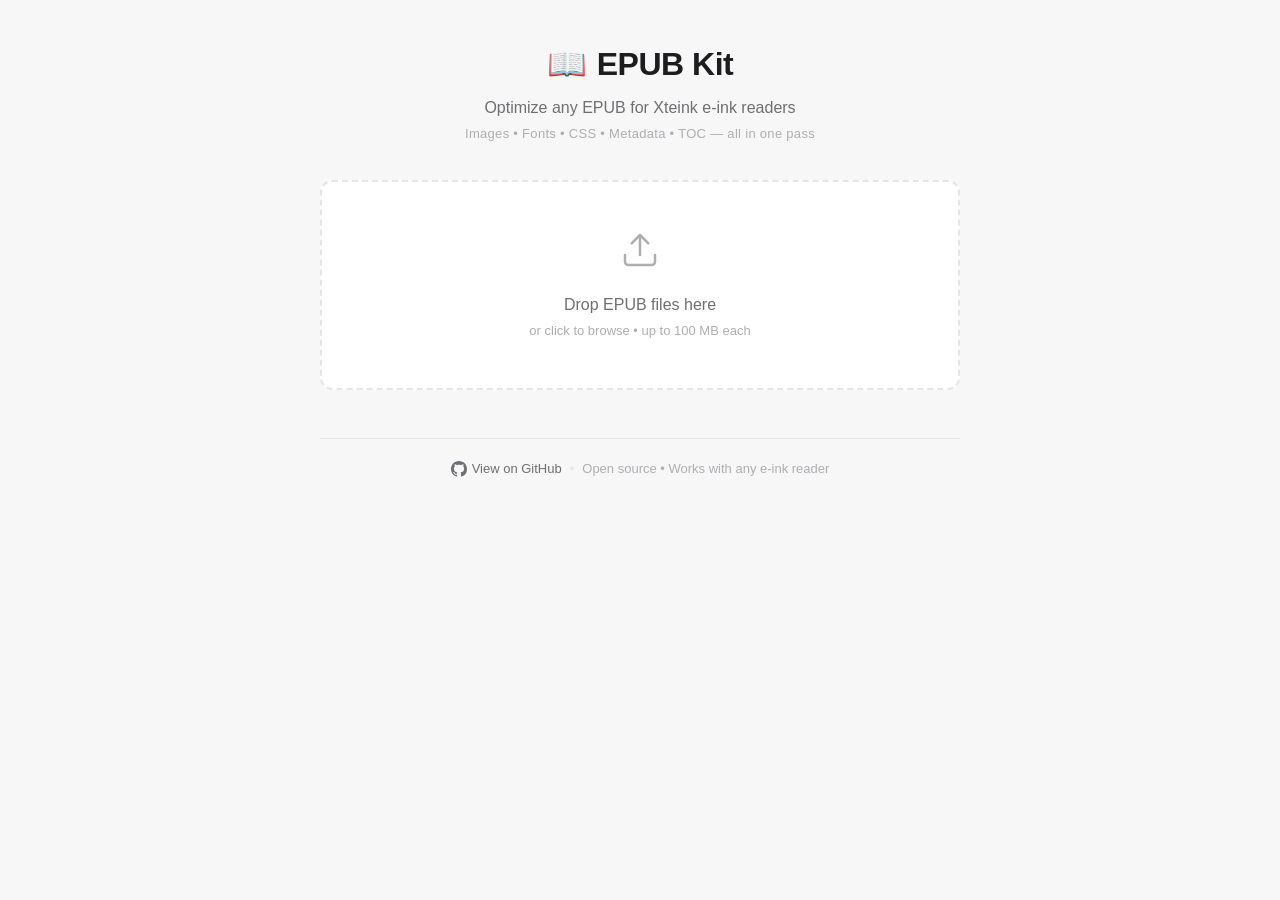
==== templates/index.html @ 797e4b80 "Fix spelling: XTelnk → Xteink everywhere Co-Authored-By: Claude Opus 4.6 <noreply@anthropic.com>" ====
<!DOCTYPE html>
<html lang="en">
<head>
    <meta charset="UTF-8">
    <meta name="viewport" content="width=device-width, initial-scale=1.0">
    <title>EPUB Kit — EPUB Optimizer for Xteink Readers</title>
    <meta name="description" content="Optimize any EPUB for Xteink readers (X3, X4 and more). Converts images, strips fonts, cleans CSS and metadata, fixes TOC — all in one pass.">
    <meta name="keywords" content="epub, e-ink, ebook, optimizer, xteink, x4, x3, e-reader, light novel, calibre">

    <!-- Open Graph -->
    <meta property="og:title" content="EPUB Kit — EPUB Optimizer for Xteink Readers">
    <meta property="og:description" content="Drop in any EPUB, get back a clean optimized file ready for your Xteink reader. Images, fonts, CSS, metadata, TOC — all fixed in one pass.">
    <meta property="og:type" content="website">
    <meta property="og:site_name" content="EPUB Kit">

    <!-- Twitter -->
    <meta name="twitter:card" content="summary">
    <meta name="twitter:title" content="EPUB Kit — EPUB Optimizer for Xteink Readers">
    <meta name="twitter:description" content="Drop in any EPUB, get back a clean optimized file ready for your Xteink reader.">

    <link rel="stylesheet" href="/static/style.css">
    <link rel="icon" href="data:image/svg+xml,<svg xmlns='http://www.w3.org/2000/svg' viewBox='0 0 100 100'><text y='.9em' font-size='90'>📖</text></svg>">
</head>
<body>
    <div class="container">
        <header>
            <div class="logo">
                <span class="logo-icon">📖</span>
                <h1>EPUB Kit</h1>
            </div>
            <p class="subtitle">Optimize any EPUB for Xteink e-ink readers</p>
            <p class="subtitle-detail">Images &bull; Fonts &bull; CSS &bull; Metadata &bull; TOC &mdash; all in one pass</p>
        </header>

        <!-- Upload Zone -->
        <div id="upload-zone" class="upload-zone">
            <div class="upload-content">
                <svg class="upload-icon" viewBox="0 0 24 24" fill="none" stroke="currentColor" stroke-width="1.5" stroke-linecap="round" stroke-linejoin="round">
                    <path d="M21 15v4a2 2 0 0 1-2 2H5a2 2 0 0 1-2-2v-4"/>
                    <polyline points="17 8 12 3 7 8"/>
                    <line x1="12" y1="3" x2="12" y2="15"/>
                </svg>
                <p class="upload-label">Drop EPUB files here</p>
                <p class="upload-hint">or click to browse &bull; up to 100 MB each</p>
            </div>
            <input type="file" id="file-input" accept=".epub" multiple hidden>
        </div>

        <!-- File List (after upload) -->
        <div id="file-list" class="file-list" hidden></div>

        <!-- Options Panel -->
        <div id="options-panel" class="options-panel" hidden>
            <div class="section-header">
                <h2>Options</h2>
            </div>

            <div class="preset-bar">
                <button class="preset-btn" data-preset="quick">
                    <span class="preset-icon">⚡</span>
                    <span class="preset-label">Quick</span>
                    <span class="preset-desc">Images only</span>
                </button>
                <button class="preset-btn active" data-preset="full">
                    <span class="preset-icon">✨</span>
                    <span class="preset-label">Full</span>
                    <span class="preset-desc">Everything</span>
                </button>
                <button class="preset-btn" data-preset="custom">
                    <span class="preset-icon">🔧</span>
                    <span class="preset-label">Custom</span>
                    <span class="preset-desc">Pick &amp; choose</span>
                </button>
            </div>

            <div class="options-grid">
                <label class="option">
                    <input type="checkbox" id="opt-grayscale" checked>
                    <div class="option-text">
                        <span>Grayscale</span>
                        <small>Convert images for e-ink display</small>
                    </div>
                </label>

                <label class="option">
                    <input type="checkbox" id="opt-contrast" checked>
                    <div class="option-text">
                        <span>Contrast Boost</span>
                        <small>Improve readability on e-ink</small>
                    </div>
                </label>

                <label class="option">
                    <input type="checkbox" id="opt-fonts" checked>
                    <div class="option-text">
                        <span>Remove Fonts</span>
                        <small>Strip embedded fonts</small>
                    </div>
                </label>

                <label class="option">
                    <input type="checkbox" id="opt-css" checked>
                    <div class="option-text">
                        <span>Clean CSS</span>
                        <small>Remove unused stylesheets</small>
                    </div>
                </label>

                <label class="option">
                    <input type="checkbox" id="opt-cover" checked>
                    <div class="option-text">
                        <span>Generate Cover</span>
                        <small>Create one if missing</small>
                    </div>
                </label>

                <label class="option">
                    <input type="checkbox" id="opt-metadata" checked>
                    <div class="option-text">
                        <span>Clean Metadata</span>
                        <small>Strip store/calibre tags</small>
                    </div>
                </label>

                <label class="option option-wide">
                    <input type="checkbox" id="opt-lightnovel">
                    <div class="option-text">
                        <span>Light Novel Mode</span>
                        <small>Rotate &amp; split landscape images for vertical reading</small>
                    </div>
                </label>
            </div>

            <div class="quality-control">
                <label class="quality-label">JPEG Quality</label>
                <div class="quality-presets">
                    <button class="quality-btn" data-quality="40">Low</button>
                    <button class="quality-btn" data-quality="60">Med</button>
                    <button class="quality-btn active" data-quality="70">High</button>
                    <button class="quality-btn" data-quality="85">Max</button>
                </div>
                <div class="quality-slider-row">
                    <input type="range" id="opt-quality" min="20" max="95" value="70">
                    <span id="quality-value">70%</span>
                </div>
            </div>

            <button id="process-btn" class="process-btn">
                <svg viewBox="0 0 24 24" fill="none" stroke="currentColor" stroke-width="2" stroke-linecap="round" stroke-linejoin="round" width="18" height="18">
                    <polyline points="16 16 12 12 8 16"/>
                    <line x1="12" y1="12" x2="12" y2="21"/>
                    <path d="M20.39 18.39A5 5 0 0 0 18 9h-1.26A8 8 0 1 0 3 16.3"/>
                </svg>
                Optimize EPUBs
            </button>
        </div>

        <!-- Processing Progress -->
        <div id="progress-section" class="progress-section" hidden>
            <div class="section-header">
                <h2>Processing</h2>
            </div>
            <div id="progress-items"></div>
        </div>

        <!-- Results -->
        <div id="results-section" class="results-section" hidden>
            <div class="section-header">
                <h2>Results</h2>
            </div>
            <div id="results-items"></div>
            <button id="download-all-btn" class="download-all-btn" hidden>Download All (ZIP)</button>
        </div>

        <!-- Footer -->
        <footer>
            <p>
                <a href="https://github.com/b1rdmania/epubkit" target="_blank" rel="noopener">
                    <svg viewBox="0 0 16 16" width="16" height="16" fill="currentColor" class="github-icon">
                        <path d="M8 0C3.58 0 0 3.58 0 8c0 3.54 2.29 6.53 5.47 7.59.4.07.55-.17.55-.38 0-.19-.01-.82-.01-1.49-2.01.37-2.53-.49-2.69-.94-.09-.23-.48-.94-.82-1.13-.28-.15-.68-.52-.01-.53.63-.01 1.08.58 1.23.82.72 1.21 1.87.87 2.33.66.07-.52.28-.87.51-1.07-1.78-.2-3.64-.89-3.64-3.95 0-.87.31-1.59.82-2.15-.08-.2-.36-1.02.08-2.12 0 0 .67-.21 2.2.82.64-.18 1.32-.27 2-.27.68 0 1.36.09 2 .27 1.53-1.04 2.2-.82 2.2-.82.44 1.1.16 1.92.08 2.12.51.56.82 1.27.82 2.15 0 3.07-1.87 3.75-3.65 3.95.29.25.54.73.54 1.48 0 1.07-.01 1.93-.01 2.2 0 .21.15.46.55.38A8.013 8.013 0 0016 8c0-4.42-3.58-8-8-8z"/>
                    </svg>
                    View on GitHub
                </a>
                <span class="footer-sep">&bull;</span>
                <span class="footer-note">Open source &bull; Works with any e-ink reader</span>
            </p>
        </footer>
    </div>

    <script src="/static/app.js"></script>
</body>
</html>
---- static/style.css ----
/* epubkit — Clean, polished UI */

* {
    margin: 0;
    padding: 0;
    box-sizing: border-box;
}

:root {
    --bg: #f7f7f8;
    --surface: #ffffff;
    --border: #e5e5e7;
    --border-hover: #d0d0d4;
    --text: #1d1d1f;
    --text-secondary: #6e6e73;
    --text-muted: #aeaeb2;
    --accent: #1d1d1f;
    --accent-hover: #424245;
    --success: #34c759;
    --success-bg: #ecfdf3;
    --error: #ff3b30;
    --error-bg: #fef2f2;
    --radius: 12px;
    --radius-sm: 8px;
    --shadow-sm: 0 1px 3px rgba(0,0,0,.06), 0 1px 2px rgba(0,0,0,.04);
    --shadow: 0 2px 8px rgba(0,0,0,.08), 0 1px 3px rgba(0,0,0,.06);
    --transition: 0.2s ease;
}

body {
    font-family: -apple-system, BlinkMacSystemFont, 'Segoe UI', 'Inter', Roboto, Helvetica, Arial, sans-serif;
    background: var(--bg);
    color: var(--text);
    line-height: 1.5;
    -webkit-font-smoothing: antialiased;
}

.container {
    max-width: 680px;
    margin: 0 auto;
    padding: 40px 20px 40px;
}

/* Header */
header {
    text-align: center;
    margin-bottom: 36px;
}

.logo {
    display: flex;
    align-items: center;
    justify-content: center;
    gap: 10px;
    margin-bottom: 8px;
}

.logo-icon {
    font-size: 32px;
    line-height: 1;
}

header h1 {
    font-size: 32px;
    font-weight: 700;
    letter-spacing: -0.5px;
    color: var(--text);
}

.subtitle {
    color: var(--text-secondary);
    font-size: 16px;
    font-weight: 400;
}

.subtitle-detail {
    color: var(--text-muted);
    font-size: 13px;
    margin-top: 4px;
    letter-spacing: 0.3px;
}

.section-header {
    margin-bottom: 16px;
}

h2 {
    font-size: 16px;
    font-weight: 600;
    color: var(--text);
    letter-spacing: -0.2px;
}

/* Upload Zone */
.upload-zone {
    border: 2px dashed var(--border);
    border-radius: var(--radius);
    padding: 48px 24px;
    text-align: center;
    cursor: pointer;
    transition: all var(--transition);
    background: var(--surface);
}

.upload-zone:hover {
    border-color: var(--border-hover);
    background: #fafafa;
}

.upload-zone.dragover {
    border-color: var(--accent);
    background: #f0f0f2;
    border-style: solid;
}

.upload-icon {
    width: 40px;
    height: 40px;
    color: var(--text-muted);
    margin-bottom: 16px;
}

.upload-label {
    font-size: 16px;
    font-weight: 500;
    color: var(--text-secondary);
}

.upload-hint {
    color: var(--text-muted) !important;
    font-size: 13px !important;
    font-weight: 400;
    margin-top: 4px;
}

/* File List */
.file-list {
    margin-top: 16px;
}

.file-card {
    background: var(--surface);
    border: 1px solid var(--border);
    border-radius: var(--radius);
    padding: 16px;
    margin-bottom: 10px;
    display: flex;
    gap: 14px;
    align-items: flex-start;
    box-shadow: var(--shadow-sm);
    transition: box-shadow var(--transition);
}

.file-card:hover {
    box-shadow: var(--shadow);
}

.file-card.error {
    border-color: var(--error);
    background: var(--error-bg);
}

.file-cover {
    width: 52px;
    height: 72px;
    background: #f0f0f2;
    border-radius: 6px;
    overflow: hidden;
    flex-shrink: 0;
    display: flex;
    align-items: center;
    justify-content: center;
}

.file-cover img {
    width: 100%;
    height: 100%;
    object-fit: cover;
}

.file-cover .no-cover {
    font-size: 10px;
    color: var(--text-muted);
    text-align: center;
    line-height: 1.3;
}

.file-info {
    flex: 1;
    min-width: 0;
}

.file-name {
    font-weight: 600;
    font-size: 14px;
    word-break: break-word;
    line-height: 1.3;
}

.file-meta {
    font-size: 13px;
    color: var(--text-secondary);
    margin-top: 2px;
}

.file-error {
    color: var(--error);
    font-size: 13px;
    font-weight: 500;
    margin-top: 4px;
}

.file-edit {
    margin-top: 8px;
    display: flex;
    gap: 8px;
    flex-wrap: wrap;
}

.file-edit input {
    font-family: inherit;
    font-size: 13px;
    padding: 6px 10px;
    border: 1px solid var(--border);
    border-radius: var(--radius-sm);
    flex: 1;
    min-width: 120px;
    background: var(--bg);
    color: var(--text);
    transition: border-color var(--transition);
}

.file-edit input:focus {
    outline: none;
    border-color: var(--accent);
}

.file-remove {
    background: none;
    border: none;
    color: var(--text-muted);
    cursor: pointer;
    font-size: 20px;
    padding: 0 4px;
    line-height: 1;
    transition: color var(--transition);
}

.file-remove:hover {
    color: var(--error);
}

/* Options Panel */
.options-panel {
    background: var(--surface);
    border: 1px solid var(--border);
    border-radius: var(--radius);
    padding: 24px;
    margin-top: 16px;
    box-shadow: var(--shadow-sm);
}

.preset-bar {
    display: flex;
    gap: 8px;
    margin-bottom: 20px;
}

.preset-btn {
    flex: 1;
    padding: 10px 8px;
    border: 1px solid var(--border);
    border-radius: var(--radius-sm);
    background: var(--surface);
    cursor: pointer;
    text-align: center;
    transition: all var(--transition);
}

.preset-btn:hover {
    border-color: var(--border-hover);
    background: var(--bg);
}

.preset-btn.active {
    background: var(--accent);
    color: #fff;
    border-color: var(--accent);
}

.preset-icon {
    display: block;
    font-size: 18px;
    margin-bottom: 2px;
}

.preset-label {
    display: block;
    font-size: 14px;
    font-weight: 600;
    line-height: 1.3;
}

.preset-desc {
    display: block;
    font-size: 11px;
    opacity: 0.65;
    margin-top: 1px;
}

.options-grid {
    display: grid;
    grid-template-columns: 1fr 1fr;
    gap: 8px;
    margin-bottom: 20px;
}

.option {
    display: flex;
    align-items: flex-start;
    gap: 10px;
    padding: 10px 12px;
    border: 1px solid var(--border);
    border-radius: var(--radius-sm);
    cursor: pointer;
    transition: all var(--transition);
    font-size: 14px;
}

.option:hover {
    background: var(--bg);
    border-color: var(--border-hover);
}

.option input[type="checkbox"] {
    accent-color: var(--accent);
    margin-top: 2px;
    flex-shrink: 0;
}

.option-text {
    display: flex;
    flex-direction: column;
    gap: 1px;
}

.option-text span {
    font-weight: 500;
    font-size: 13px;
    line-height: 1.3;
}

.option-text small {
    font-size: 11px;
    color: var(--text-muted);
    line-height: 1.3;
}

.option-wide {
    grid-column: 1 / -1;
}

.quality-control {
    margin-bottom: 24px;
}

.quality-label {
    font-size: 13px;
    font-weight: 600;
    display: block;
    margin-bottom: 8px;
    color: var(--text);
}

.quality-presets {
    display: flex;
    gap: 6px;
    margin-bottom: 10px;
}

.quality-btn {
    flex: 1;
    padding: 6px;
    border: 1px solid var(--border);
    border-radius: 6px;
    background: var(--surface);
    cursor: pointer;
    font-size: 12px;
    font-weight: 500;
    transition: all var(--transition);
}

.quality-btn:hover {
    background: var(--bg);
    border-color: var(--border-hover);
}

.quality-btn.active {
    background: var(--accent);
    color: #fff;
    border-color: var(--accent);
}

.quality-slider-row {
    display: flex;
    align-items: center;
    gap: 12px;
}

.quality-slider-row input[type="range"] {
    flex: 1;
    accent-color: var(--accent);
    height: 4px;
}

#quality-value {
    font-size: 13px;
    font-weight: 600;
    font-variant-numeric: tabular-nums;
    min-width: 32px;
    color: var(--text-secondary);
}

.process-btn {
    width: 100%;
    padding: 14px;
    background: var(--accent);
    color: #fff;
    border: none;
    border-radius: var(--radius);
    font-family: inherit;
    font-size: 15px;
    font-weight: 600;
    cursor: pointer;
    transition: background var(--transition);
    display: flex;
    align-items: center;
    justify-content: center;
    gap: 8px;
}

.process-btn:hover {
    background: var(--accent-hover);
}

.process-btn:disabled {
    background: var(--border);
    cursor: not-allowed;
}

/* Progress */
.progress-section {
    margin-top: 20px;
}

.progress-item {
    background: var(--surface);
    border: 1px solid var(--border);
    border-radius: var(--radius);
    padding: 16px;
    margin-bottom: 10px;
    box-shadow: var(--shadow-sm);
}

.progress-item .filename {
    font-weight: 600;
    font-size: 14px;
    margin-bottom: 10px;
}

.progress-bar-container {
    background: var(--bg);
    border-radius: 6px;
    height: 6px;
    overflow: hidden;
    margin-bottom: 8px;
}

.progress-bar {
    background: var(--accent);
    height: 100%;
    border-radius: 6px;
    transition: width 0.3s ease;
    width: 0%;
}

.progress-bar.complete {
    background: var(--success);
}

.progress-bar.error {
    background: var(--error);
}

.progress-message {
    font-size: 13px;
    color: var(--text-secondary);
}

/* Results */
.results-section {
    margin-top: 20px;
}

.result-card {
    background: var(--surface);
    border: 1px solid var(--border);
    border-radius: var(--radius);
    padding: 20px;
    margin-bottom: 10px;
    box-shadow: var(--shadow-sm);
}

.result-card.success {
    border-color: var(--success);
}

.result-card.error {
    border-color: var(--error);
}

.result-header {
    display: flex;
    justify-content: space-between;
    align-items: center;
    margin-bottom: 12px;
}

.result-header .filename {
    font-weight: 600;
    font-size: 15px;
}

.result-size {
    display: flex;
    align-items: center;
    gap: 8px;
    font-size: 14px;
    margin-bottom: 12px;
    flex-wrap: wrap;
}

.size-original {
    color: var(--text-muted);
    text-decoration: line-through;
}

.size-arrow {
    color: var(--text-muted);
}

.size-new {
    font-weight: 600;
    color: var(--success);
}

.size-reduction {
    background: var(--success-bg);
    color: #16a34a;
    padding: 2px 10px;
    border-radius: 20px;
    font-size: 12px;
    font-weight: 600;
}

.result-summary {
    font-size: 13px;
    color: var(--text-secondary);
    line-height: 1.7;
    padding: 10px 14px;
    background: var(--bg);
    border-radius: var(--radius-sm);
    margin-bottom: 16px;
}

.download-btn {
    display: inline-flex;
    align-items: center;
    gap: 6px;
    padding: 10px 20px;
    background: var(--success);
    color: #fff;
    border: none;
    border-radius: var(--radius-sm);
    font-family: inherit;
    font-size: 14px;
    font-weight: 600;
    cursor: pointer;
    text-decoration: none;
    transition: background var(--transition);
}

.download-btn:hover {
    background: #2db84e;
}

.download-all-btn {
    width: 100%;
    padding: 14px;
    background: var(--success);
    color: #fff;
    border: none;
    border-radius: var(--radius);
    font-family: inherit;
    font-size: 15px;
    font-weight: 600;
    cursor: pointer;
    margin-top: 8px;
    transition: background var(--transition);
}

.download-all-btn:hover {
    background: #2db84e;
}

/* Footer */
footer {
    margin-top: 48px;
    padding-top: 20px;
    border-top: 1px solid var(--border);
    text-align: center;
}

footer p {
    font-size: 13px;
    color: var(--text-muted);
    display: flex;
    align-items: center;
    justify-content: center;
    gap: 8px;
    flex-wrap: wrap;
}

footer a {
    color: var(--text-secondary);
    text-decoration: none;
    display: inline-flex;
    align-items: center;
    gap: 5px;
    font-weight: 500;
    transition: color var(--transition);
}

footer a:hover {
    color: var(--text);
}

.github-icon {
    vertical-align: middle;
}

.footer-sep {
    color: var(--border);
}

.footer-note {
    color: var(--text-muted);
}

/* Responsive */
@media (max-width: 600px) {
    .container {
        padding: 24px 16px 32px;
    }

    header h1 {
        font-size: 26px;
    }

    .options-grid {
        grid-template-columns: 1fr;
    }

    .option-wide {
        grid-column: 1;
    }

    .file-card {
        flex-direction: column;
    }

    .file-cover {
        width: 100%;
        height: 120px;
    }

    .preset-btn {
        padding: 8px 4px;
    }

    .preset-desc {
        display: none;
    }

    footer p {
        flex-direction: column;
        gap: 4px;
    }

    .footer-sep {
        display: none;
    }
}
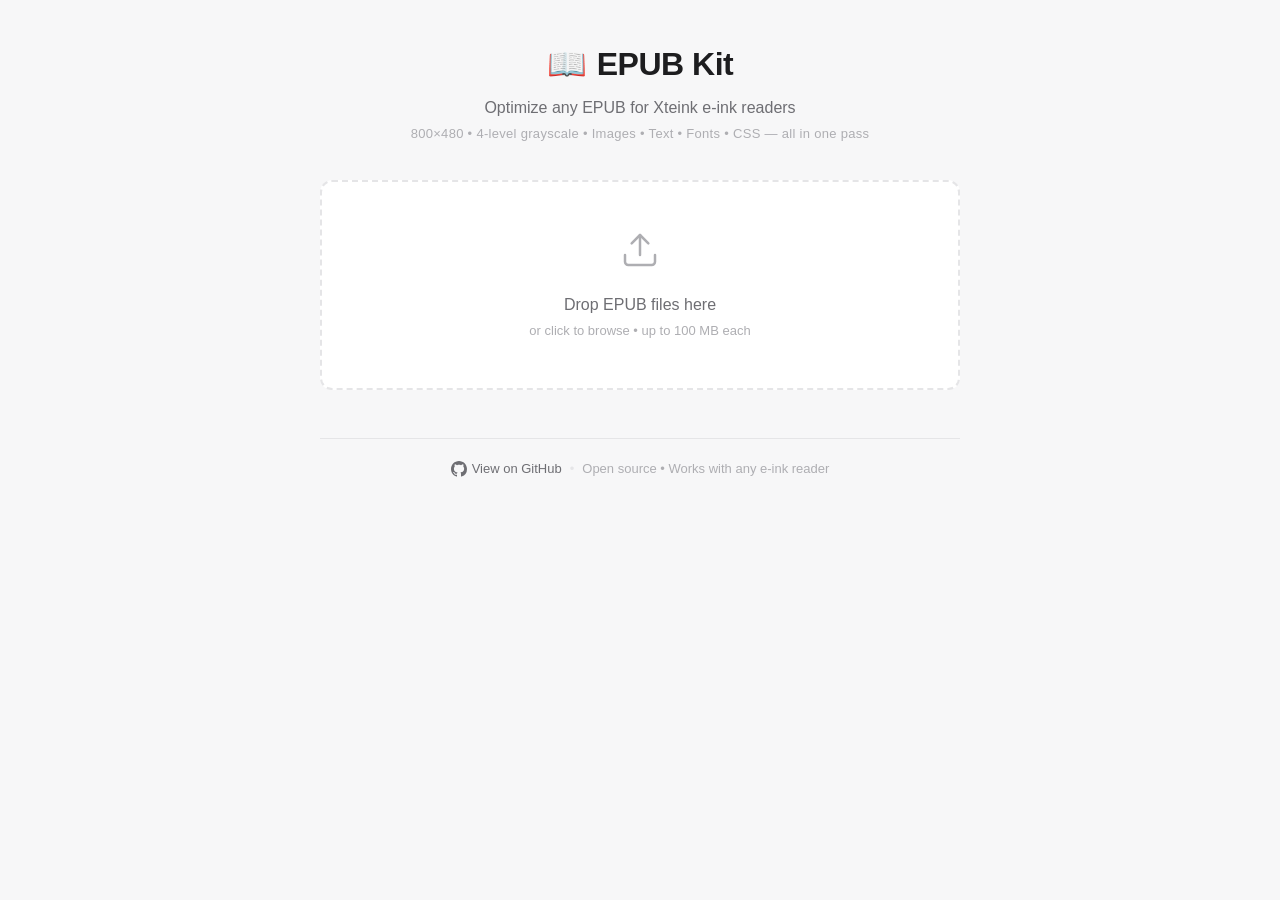
==== commit 179acbb0: "Device-aware upgrade: 4-level grayscale, text cleanup, attribute stripping Based on real Xteink X4 h" ====
--- a/templates/index.html
+++ b/templates/index.html
@@ -29,7 +29,7 @@
                 <h1>EPUB Kit</h1>
             </div>
             <p class="subtitle">Optimize any EPUB for Xteink e-ink readers</p>
-            <p class="subtitle-detail">Images &bull; Fonts &bull; CSS &bull; Metadata &bull; TOC &mdash; all in one pass</p>
+            <p class="subtitle-detail">800&times;480 &bull; 4-level grayscale &bull; Images &bull; Text &bull; Fonts &bull; CSS &mdash; all in one pass</p>
         </header>
 
         <!-- Upload Zone -->
@@ -59,12 +59,12 @@
                 <button class="preset-btn" data-preset="quick">
                     <span class="preset-icon">⚡</span>
                     <span class="preset-label">Quick</span>
-                    <span class="preset-desc">Images only</span>
+                    <span class="preset-desc">Images + text</span>
                 </button>
                 <button class="preset-btn active" data-preset="full">
                     <span class="preset-icon">✨</span>
                     <span class="preset-label">Full</span>
-                    <span class="preset-desc">Everything</span>
+                    <span class="preset-desc">X4-optimized</span>
                 </button>
                 <button class="preset-btn" data-preset="custom">
                     <span class="preset-icon">🔧</span>
@@ -119,6 +119,14 @@
                     <div class="option-text">
                         <span>Clean Metadata</span>
                         <small>Strip store/calibre tags</small>
+                    </div>
+                </label>
+
+                <label class="option">
+                    <input type="checkbox" id="opt-textcleanup" checked>
+                    <div class="option-text">
+                        <span>Text Cleanup</span>
+                        <small>Fix spacing, OCR errors, encoding</small>
                     </div>
                 </label>
 
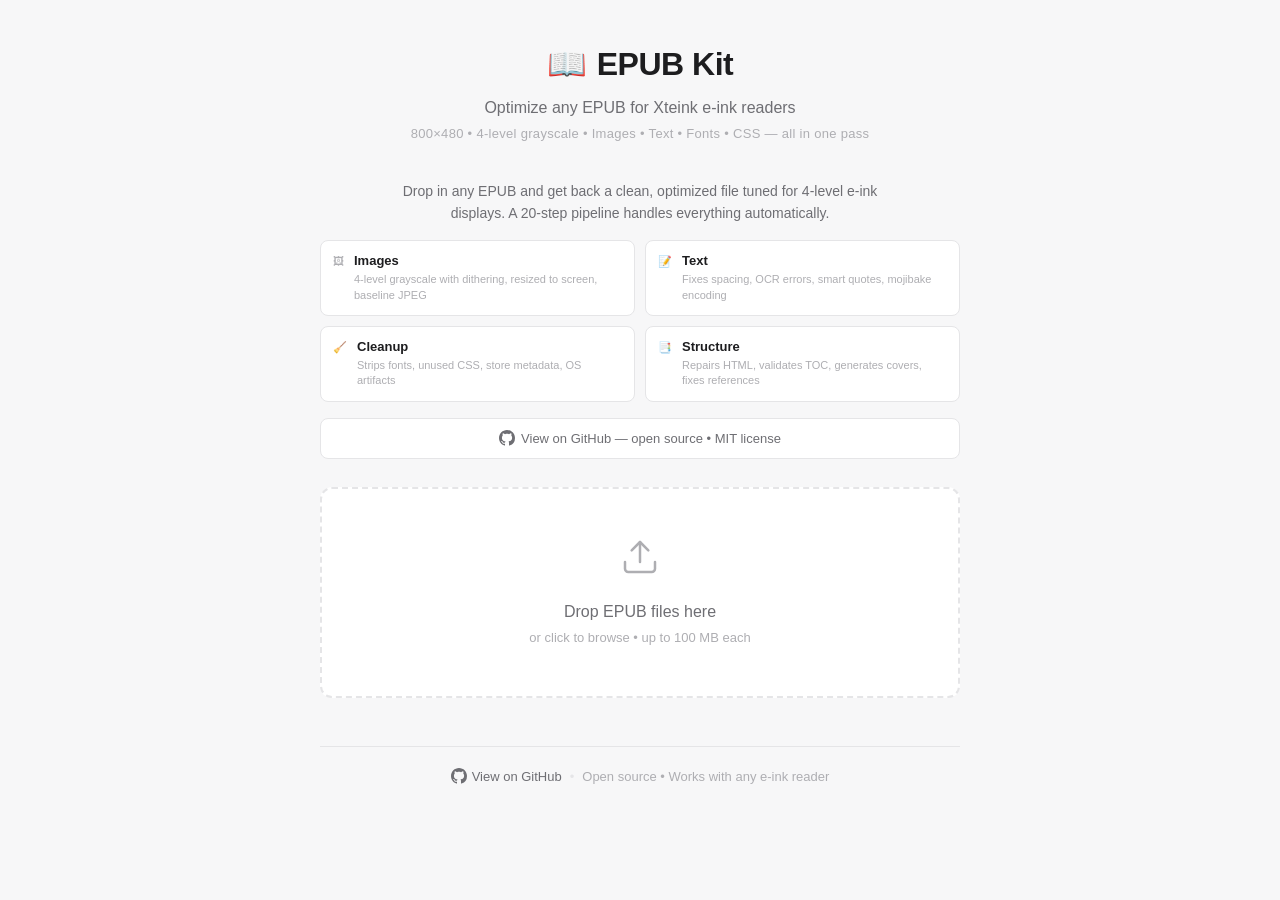
==== commit de151fe8: "Add about section with feature grid and GitHub link above upload zone Concise 4-card explainer (Imag" ====
--- a/templates/index.html
+++ b/templates/index.html
@@ -31,6 +31,47 @@
             <p class="subtitle">Optimize any EPUB for Xteink e-ink readers</p>
             <p class="subtitle-detail">800&times;480 &bull; 4-level grayscale &bull; Images &bull; Text &bull; Fonts &bull; CSS &mdash; all in one pass</p>
         </header>
+
+        <!-- About -->
+        <div class="about-section">
+            <p class="about-lead">Drop in any EPUB and get back a clean, optimized file tuned for 4-level e-ink displays. A 20-step pipeline handles everything automatically.</p>
+            <div class="about-grid">
+                <div class="about-item">
+                    <span class="about-icon">🖼</span>
+                    <div>
+                        <strong>Images</strong>
+                        <span>4-level grayscale with dithering, resized to screen, baseline JPEG</span>
+                    </div>
+                </div>
+                <div class="about-item">
+                    <span class="about-icon">📝</span>
+                    <div>
+                        <strong>Text</strong>
+                        <span>Fixes spacing, OCR errors, smart quotes, mojibake encoding</span>
+                    </div>
+                </div>
+                <div class="about-item">
+                    <span class="about-icon">🧹</span>
+                    <div>
+                        <strong>Cleanup</strong>
+                        <span>Strips fonts, unused CSS, store metadata, OS artifacts</span>
+                    </div>
+                </div>
+                <div class="about-item">
+                    <span class="about-icon">📑</span>
+                    <div>
+                        <strong>Structure</strong>
+                        <span>Repairs HTML, validates TOC, generates covers, fixes references</span>
+                    </div>
+                </div>
+            </div>
+            <a href="https://github.com/b1rdmania/epubkit" target="_blank" rel="noopener" class="about-github">
+                <svg viewBox="0 0 16 16" width="16" height="16" fill="currentColor">
+                    <path d="M8 0C3.58 0 0 3.58 0 8c0 3.54 2.29 6.53 5.47 7.59.4.07.55-.17.55-.38 0-.19-.01-.82-.01-1.49-2.01.37-2.53-.49-2.69-.94-.09-.23-.48-.94-.82-1.13-.28-.15-.68-.52-.01-.53.63-.01 1.08.58 1.23.82.72 1.21 1.87.87 2.33.66.07-.52.28-.87.51-1.07-1.78-.2-3.64-.89-3.64-3.95 0-.87.31-1.59.82-2.15-.08-.2-.36-1.02.08-2.12 0 0 .67-.21 2.2.82.64-.18 1.32-.27 2-.27.68 0 1.36.09 2 .27 1.53-1.04 2.2-.82 2.2-.82.44 1.1.16 1.92.08 2.12.51.56.82 1.27.82 2.15 0 3.07-1.87 3.75-3.65 3.95.29.25.54.73.54 1.48 0 1.07-.01 1.93-.01 2.2 0 .21.15.46.55.38A8.013 8.013 0 0016 8c0-4.42-3.58-8-8-8z"/>
+                </svg>
+                View on GitHub &mdash; open source &bull; MIT license
+            </a>
+        </div>
 
         <!-- Upload Zone -->
         <div id="upload-zone" class="upload-zone">
--- a/static/style.css
+++ b/static/style.css
@@ -91,6 +91,87 @@
     letter-spacing: -0.2px;
 }
 
+/* About Section */
+.about-section {
+    margin-bottom: 28px;
+}
+
+.about-lead {
+    text-align: center;
+    color: var(--text-secondary);
+    font-size: 14px;
+    line-height: 1.6;
+    margin-bottom: 16px;
+    max-width: 480px;
+    margin-left: auto;
+    margin-right: auto;
+}
+
+.about-grid {
+    display: grid;
+    grid-template-columns: 1fr 1fr;
+    gap: 10px;
+    margin-bottom: 16px;
+}
+
+.about-item {
+    display: flex;
+    gap: 10px;
+    align-items: flex-start;
+    padding: 12px;
+    background: var(--surface);
+    border: 1px solid var(--border);
+    border-radius: var(--radius-sm);
+}
+
+.about-icon {
+    font-size: 18px;
+    line-height: 1;
+    flex-shrink: 0;
+    margin-top: 1px;
+}
+
+.about-item div {
+    display: flex;
+    flex-direction: column;
+    gap: 2px;
+}
+
+.about-item strong {
+    font-size: 13px;
+    font-weight: 600;
+    color: var(--text);
+    line-height: 1.3;
+}
+
+.about-item span {
+    font-size: 11px;
+    color: var(--text-muted);
+    line-height: 1.4;
+}
+
+.about-github {
+    display: flex;
+    align-items: center;
+    justify-content: center;
+    gap: 6px;
+    color: var(--text-secondary);
+    text-decoration: none;
+    font-size: 13px;
+    font-weight: 500;
+    padding: 10px;
+    border: 1px solid var(--border);
+    border-radius: var(--radius-sm);
+    background: var(--surface);
+    transition: all var(--transition);
+}
+
+.about-github:hover {
+    border-color: var(--border-hover);
+    background: var(--bg);
+    color: var(--text);
+}
+
 /* Upload Zone */
 .upload-zone {
     border: 2px dashed var(--border);
@@ -667,6 +748,10 @@
         font-size: 26px;
     }
 
+    .about-grid {
+        grid-template-columns: 1fr;
+    }
+
     .options-grid {
         grid-template-columns: 1fr;
     }
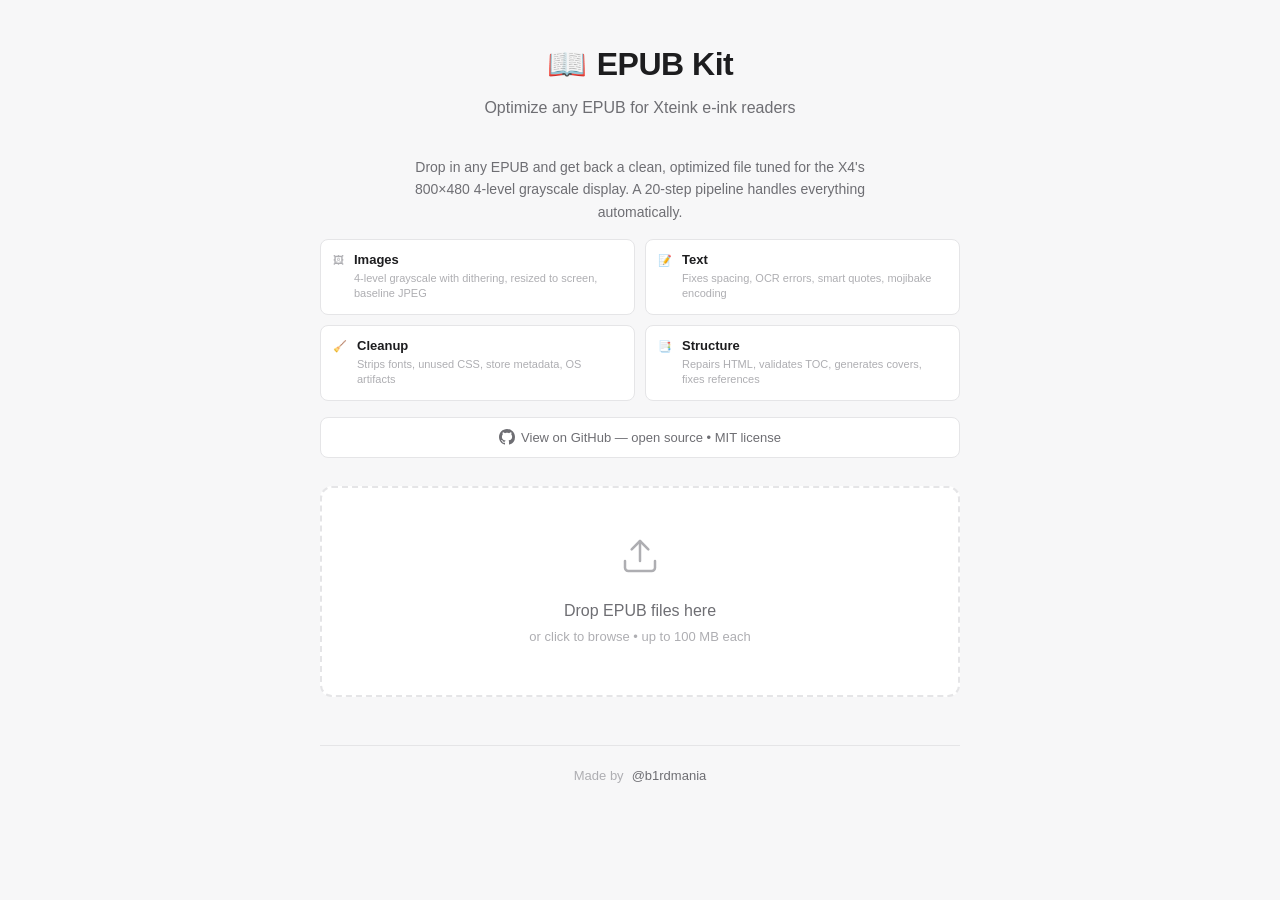
==== commit 879254dc: "Remove repetition from landing page Drop the subtitle-detail line (specs now in about lead), simplif" ====
--- a/templates/index.html
+++ b/templates/index.html
@@ -29,12 +29,11 @@
                 <h1>EPUB Kit</h1>
             </div>
             <p class="subtitle">Optimize any EPUB for Xteink e-ink readers</p>
-            <p class="subtitle-detail">800&times;480 &bull; 4-level grayscale &bull; Images &bull; Text &bull; Fonts &bull; CSS &mdash; all in one pass</p>
         </header>
 
         <!-- About -->
         <div class="about-section">
-            <p class="about-lead">Drop in any EPUB and get back a clean, optimized file tuned for 4-level e-ink displays. A 20-step pipeline handles everything automatically.</p>
+            <p class="about-lead">Drop in any EPUB and get back a clean, optimized file tuned for the X4's 800&times;480 4-level grayscale display. A 20-step pipeline handles everything automatically.</p>
             <div class="about-grid">
                 <div class="about-item">
                     <span class="about-icon">🖼</span>
@@ -223,16 +222,7 @@
 
         <!-- Footer -->
         <footer>
-            <p>
-                <a href="https://github.com/b1rdmania/epubkit" target="_blank" rel="noopener">
-                    <svg viewBox="0 0 16 16" width="16" height="16" fill="currentColor" class="github-icon">
-                        <path d="M8 0C3.58 0 0 3.58 0 8c0 3.54 2.29 6.53 5.47 7.59.4.07.55-.17.55-.38 0-.19-.01-.82-.01-1.49-2.01.37-2.53-.49-2.69-.94-.09-.23-.48-.94-.82-1.13-.28-.15-.68-.52-.01-.53.63-.01 1.08.58 1.23.82.72 1.21 1.87.87 2.33.66.07-.52.28-.87.51-1.07-1.78-.2-3.64-.89-3.64-3.95 0-.87.31-1.59.82-2.15-.08-.2-.36-1.02.08-2.12 0 0 .67-.21 2.2.82.64-.18 1.32-.27 2-.27.68 0 1.36.09 2 .27 1.53-1.04 2.2-.82 2.2-.82.44 1.1.16 1.92.08 2.12.51.56.82 1.27.82 2.15 0 3.07-1.87 3.75-3.65 3.95.29.25.54.73.54 1.48 0 1.07-.01 1.93-.01 2.2 0 .21.15.46.55.38A8.013 8.013 0 0016 8c0-4.42-3.58-8-8-8z"/>
-                    </svg>
-                    View on GitHub
-                </a>
-                <span class="footer-sep">&bull;</span>
-                <span class="footer-note">Open source &bull; Works with any e-ink reader</span>
-            </p>
+            <p>Made by <a href="https://github.com/b1rdmania" target="_blank" rel="noopener">@b1rdmania</a></p>
         </footer>
     </div>
 
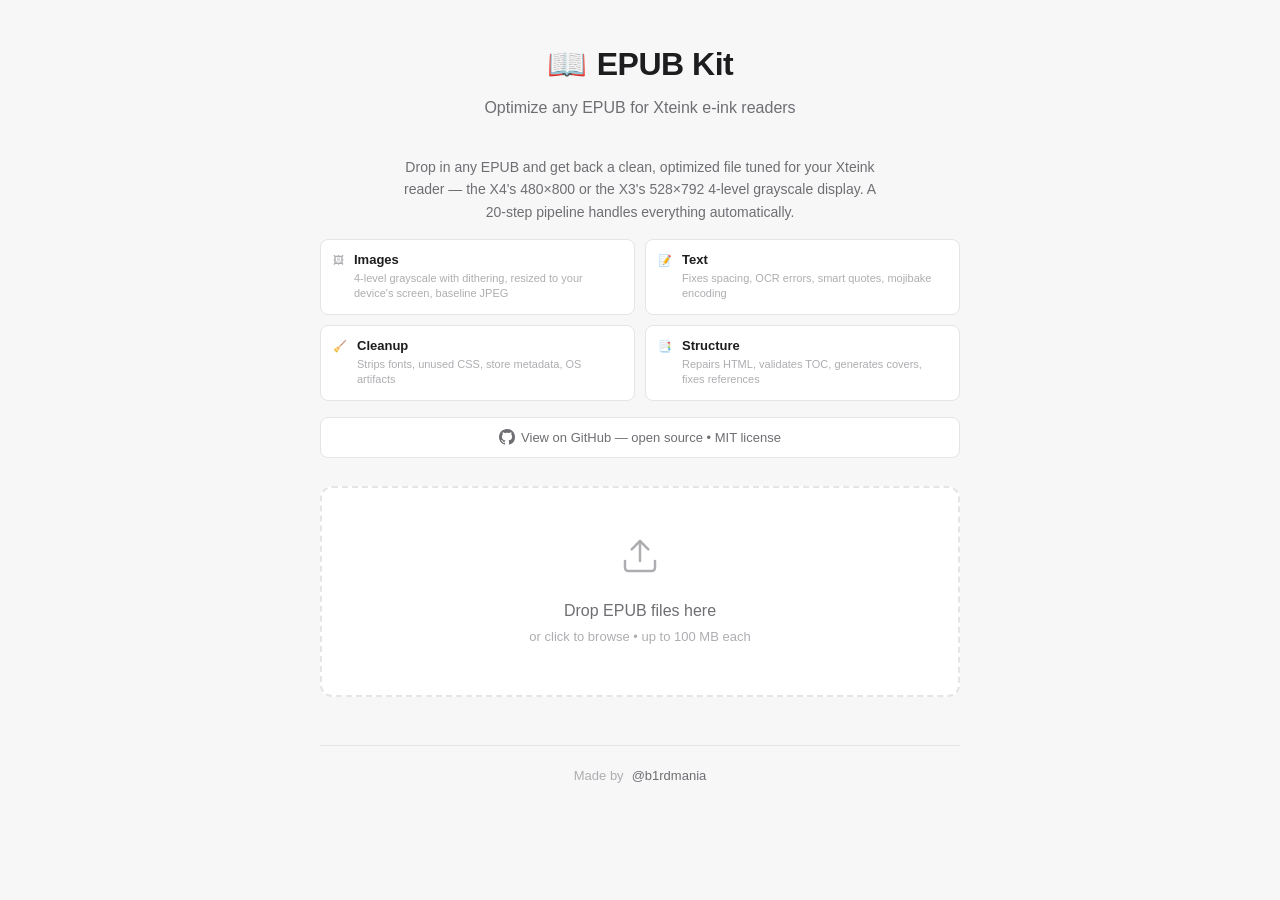
==== commit 7cf9a653: "Merge pull request #3 from casualducko/x3-support Add Xteink X3 support + fix image fit-box orientat" ====
--- a/templates/index.html
+++ b/templates/index.html
@@ -18,7 +18,7 @@
     <meta name="twitter:title" content="EPUB Kit — EPUB Optimizer for Xteink Readers">
     <meta name="twitter:description" content="Drop in any EPUB, get back a clean optimized file ready for your Xteink reader.">
 
-    <link rel="stylesheet" href="/static/style.css">
+    <link rel="stylesheet" href="/static/style.css?v=3">
     <link rel="icon" href="data:image/svg+xml,<svg xmlns='http://www.w3.org/2000/svg' viewBox='0 0 100 100'><text y='.9em' font-size='90'>📖</text></svg>">
 </head>
 <body>
@@ -33,13 +33,13 @@
 
         <!-- About -->
         <div class="about-section">
-            <p class="about-lead">Drop in any EPUB and get back a clean, optimized file tuned for the X4's 800&times;480 4-level grayscale display. A 20-step pipeline handles everything automatically.</p>
+            <p class="about-lead">Drop in any EPUB and get back a clean, optimized file tuned for your Xteink reader &mdash; the X4's 480&times;800 or the X3's 528&times;792 4-level grayscale display. A 20-step pipeline handles everything automatically.</p>
             <div class="about-grid">
                 <div class="about-item">
                     <span class="about-icon">🖼</span>
                     <div>
                         <strong>Images</strong>
-                        <span>4-level grayscale with dithering, resized to screen, baseline JPEG</span>
+                        <span>4-level grayscale with dithering, resized to your device's screen, baseline JPEG</span>
                     </div>
                 </div>
                 <div class="about-item">
@@ -95,6 +95,20 @@
                 <h2>Options</h2>
             </div>
 
+            <div class="device-bar">
+                <span class="device-label">Device</span>
+                <div class="device-toggle">
+                    <button class="device-btn active" data-device="x4">
+                        <span class="device-name">X4</span>
+                        <span class="device-desc">480&times;800 &bull; 4.3&Prime;</span>
+                    </button>
+                    <button class="device-btn" data-device="x3">
+                        <span class="device-name">X3</span>
+                        <span class="device-desc">528&times;792 &bull; 3.7&Prime;</span>
+                    </button>
+                </div>
+            </div>
+
             <div class="preset-bar">
                 <button class="preset-btn" data-preset="quick">
                     <span class="preset-icon">⚡</span>
@@ -104,7 +118,7 @@
                 <button class="preset-btn active" data-preset="full">
                     <span class="preset-icon">✨</span>
                     <span class="preset-label">Full</span>
-                    <span class="preset-desc">X4-optimized</span>
+                    <span class="preset-desc">Device-optimized</span>
                 </button>
                 <button class="preset-btn" data-preset="custom">
                     <span class="preset-icon">🔧</span>
@@ -226,6 +240,6 @@
         </footer>
     </div>
 
-    <script src="/static/app.js"></script>
+    <script src="/static/app.js?v=3"></script>
 </body>
 </html>
--- a/static/style.css
+++ b/static/style.css
@@ -341,6 +341,64 @@
     box-shadow: var(--shadow-sm);
 }
 
+.device-bar {
+    display: flex;
+    align-items: center;
+    gap: 12px;
+    margin-bottom: 16px;
+}
+
+.device-label {
+    font-size: 13px;
+    font-weight: 600;
+    color: var(--text);
+}
+
+.device-toggle {
+    display: flex;
+    flex: 1;
+    gap: 0;
+    border: 1px solid var(--border);
+    border-radius: var(--radius-sm);
+    overflow: hidden;
+}
+
+.device-btn {
+    flex: 1;
+    padding: 8px 12px;
+    border: none;
+    background: var(--surface);
+    cursor: pointer;
+    text-align: center;
+    transition: all var(--transition);
+}
+
+.device-btn + .device-btn {
+    border-left: 1px solid var(--border);
+}
+
+.device-btn:hover {
+    background: var(--bg);
+}
+
+.device-btn.active {
+    background: var(--accent);
+    color: #fff;
+}
+
+.device-name {
+    display: block;
+    font-size: 14px;
+    font-weight: 600;
+    line-height: 1.3;
+}
+
+.device-desc {
+    display: block;
+    font-size: 11px;
+    opacity: 0.65;
+}
+
 .preset-bar {
     display: flex;
     gap: 8px;
@@ -777,6 +835,16 @@
         display: none;
     }
 
+    .device-bar {
+        flex-direction: column;
+        align-items: stretch;
+        gap: 6px;
+    }
+
+    .device-desc {
+        display: none;
+    }
+
     footer p {
         flex-direction: column;
         gap: 4px;
